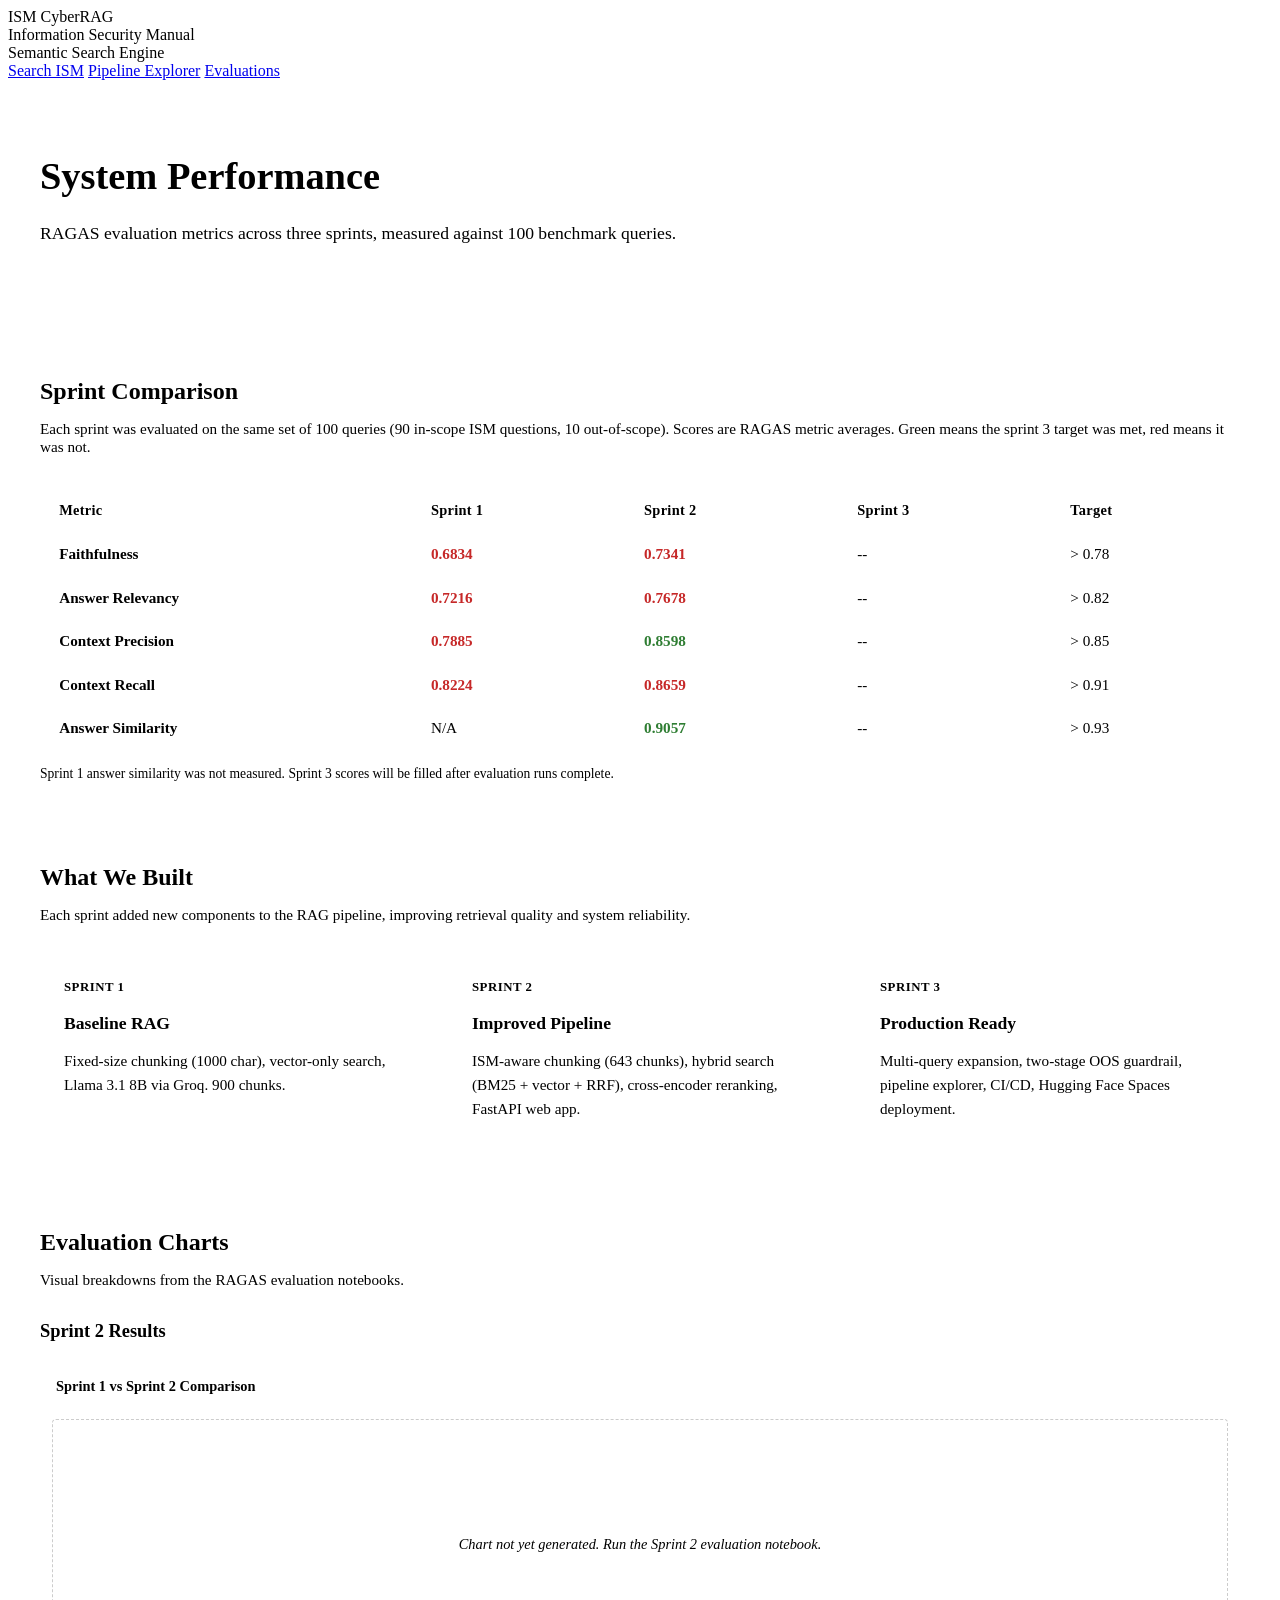
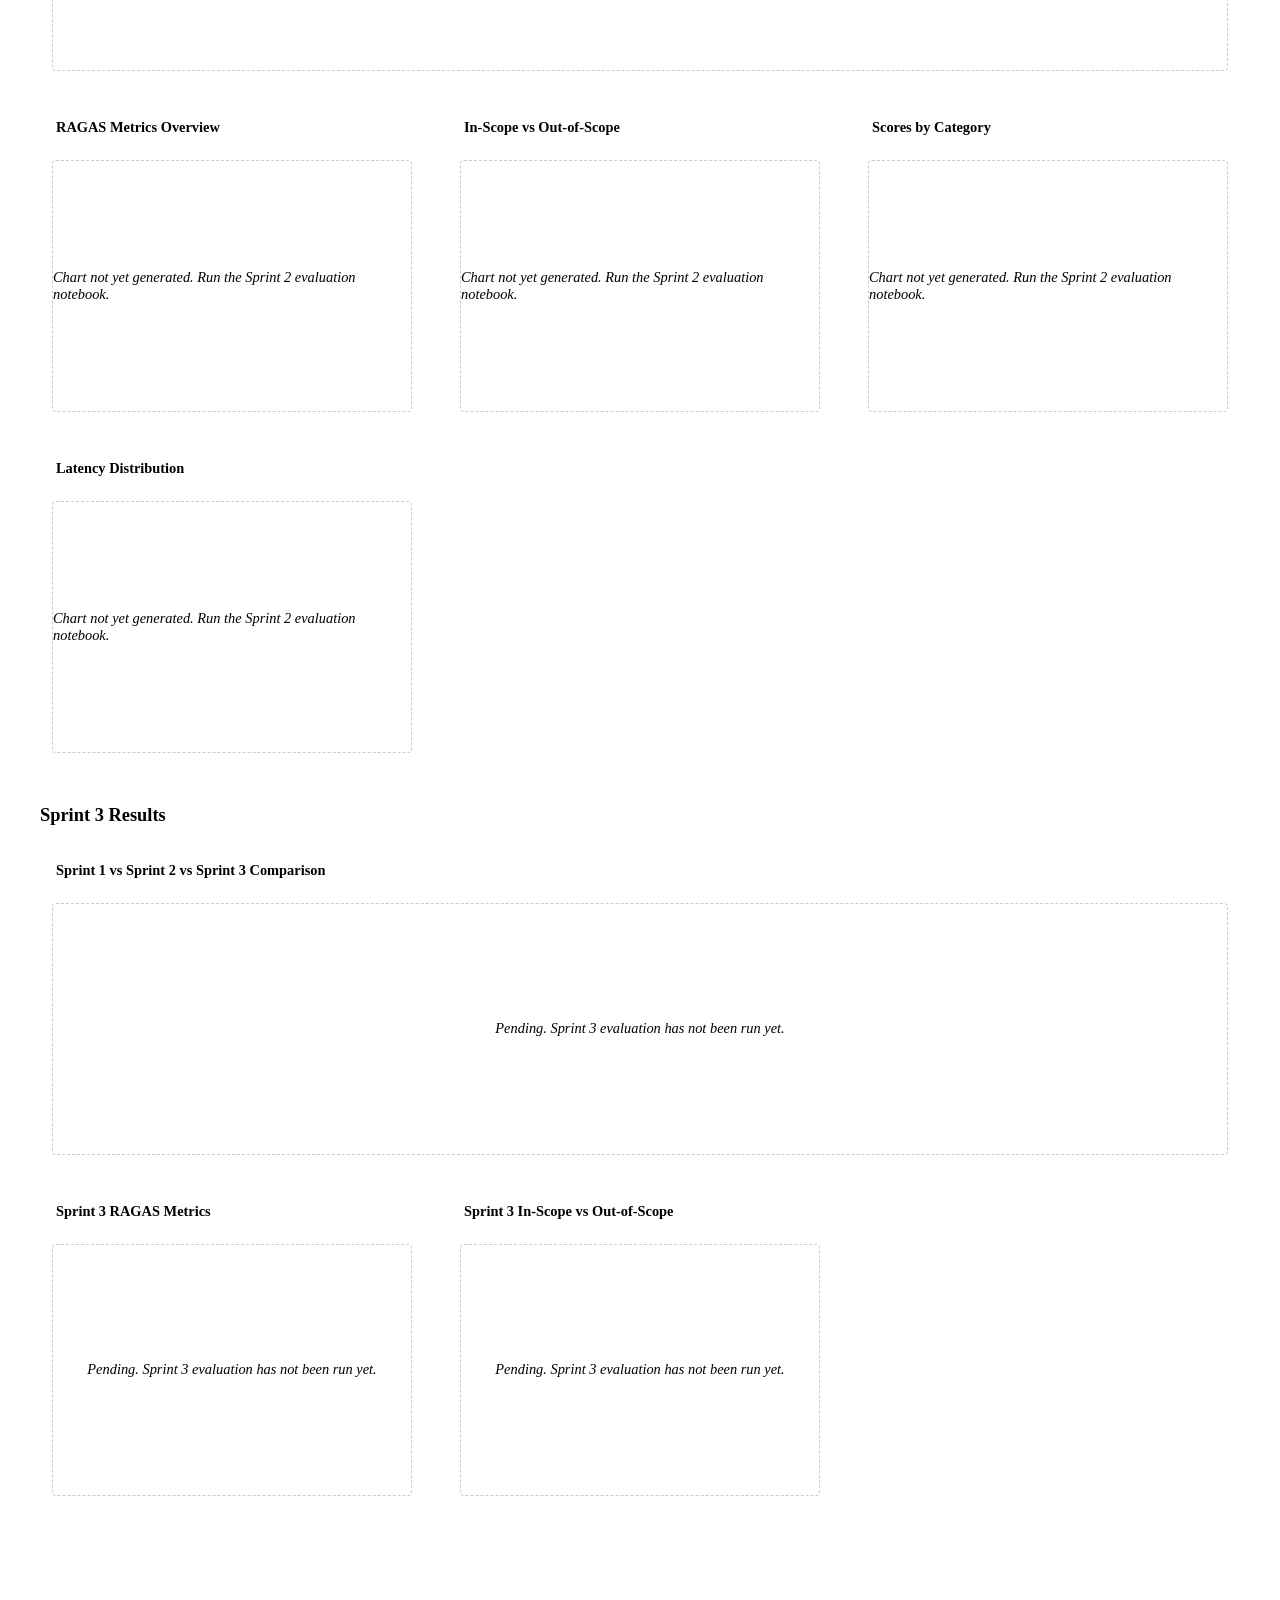
==== app/templates/evaluations.html @ 545d27ed "feat: implement SSE pipeline explorer dashboard and enhance web app" ====
<!DOCTYPE html>
<html lang="en">
<head>
    <meta charset="UTF-8">
    <meta name="viewport" content="width=device-width, initial-scale=1.0">
    <title>Evaluations | ISM CyberRAG</title>
    <link rel="stylesheet" href="/static/style.css">
    <style>
        /* Evaluations page styles */
        .eval-section {
            max-width: 1200px;
            margin: 0 auto;
            padding: 3rem 2rem;
        }

        .eval-section h2 {
            font-size: 1.5rem;
            font-weight: 700;
            color: var(--primary-navy);
            margin-bottom: 0.5rem;
        }

        .eval-section .section-desc {
            color: var(--text-grey);
            font-size: 0.95rem;
            margin-bottom: 2rem;
        }

        /* Comparison Table */
        .metrics-table {
            width: 100%;
            border-collapse: collapse;
            font-size: 0.95rem;
            margin-bottom: 1rem;
        }

        .metrics-table thead th {
            background: var(--primary-navy);
            color: var(--text-white);
            padding: 0.85rem 1.2rem;
            text-align: left;
            font-weight: 700;
            font-size: 0.9rem;
            letter-spacing: 0.3px;
        }

        .metrics-table thead th:first-child {
            border-radius: 4px 0 0 0;
        }

        .metrics-table thead th:last-child {
            border-radius: 0 4px 0 0;
        }

        .metrics-table tbody td {
            padding: 0.8rem 1.2rem;
            border-bottom: 1px solid var(--border-grey);
        }

        .metrics-table tbody tr:nth-child(even) {
            background: var(--bg-light-grey);
        }

        .metrics-table tbody tr:hover {
            background: #e8edf3;
        }

        .metrics-table .metric-name {
            font-weight: 600;
            color: var(--primary-navy);
        }

        .metrics-table .val-green {
            color: #2e7d32;
            font-weight: 600;
        }

        .metrics-table .val-red {
            color: #c62828;
            font-weight: 600;
        }

        .metrics-table .val-neutral {
            color: var(--text-grey);
            font-weight: 500;
        }

        .metrics-table .val-pending {
            color: var(--text-grey);
            font-style: italic;
        }

        .table-note {
            font-size: 0.85rem;
            color: var(--text-grey);
            margin-top: 0.5rem;
        }

        /* Sprint Cards */
        .sprint-cards {
            display: grid;
            grid-template-columns: repeat(3, 1fr);
            gap: 1.5rem;
        }

        .sprint-card {
            border: 1px solid var(--border-grey);
            border-radius: 6px;
            padding: 1.5rem;
            background: var(--bg-white);
            border-top: 4px solid var(--primary-navy);
        }

        .sprint-card h3 {
            font-size: 1.1rem;
            color: var(--primary-navy);
            margin-bottom: 0.3rem;
        }

        .sprint-card .sprint-label {
            font-size: 0.8rem;
            font-weight: 700;
            text-transform: uppercase;
            letter-spacing: 0.5px;
            color: var(--text-grey);
            margin-bottom: 0.75rem;
        }

        .sprint-card p {
            font-size: 0.95rem;
            color: var(--text-main);
            line-height: 1.6;
        }

        /* Charts Grid */
        .charts-section {
            max-width: 1200px;
            margin: 0 auto;
            padding: 0 2rem 3rem;
        }

        .charts-section h2 {
            font-size: 1.5rem;
            font-weight: 700;
            color: var(--primary-navy);
            margin-bottom: 0.5rem;
        }

        .charts-section .section-desc {
            color: var(--text-grey);
            font-size: 0.95rem;
            margin-bottom: 2rem;
        }

        .charts-subsection {
            margin-bottom: 2.5rem;
        }

        .charts-subsection h3 {
            font-size: 1.15rem;
            font-weight: 700;
            color: var(--primary-navy);
            margin-bottom: 1rem;
            padding-bottom: 0.5rem;
            border-bottom: 2px solid var(--border-grey);
        }

        .chart-grid-eval {
            display: grid;
            grid-template-columns: repeat(auto-fit, minmax(360px, 1fr));
            gap: 1.5rem;
        }

        .chart-card-eval {
            border: 1px solid var(--border-grey);
            border-radius: 6px;
            overflow: hidden;
            background: var(--bg-white);
        }

        .chart-card-eval .chart-title {
            padding: 0.75rem 1rem;
            font-size: 0.9rem;
            font-weight: 700;
            color: var(--primary-navy);
            background: var(--bg-light-grey);
            border-bottom: 1px solid var(--border-grey);
        }

        .chart-card-eval img {
            width: 100%;
            display: block;
        }

        .chart-card-eval .chart-placeholder {
            display: flex;
            align-items: center;
            justify-content: center;
            min-height: 250px;
            background: var(--bg-light-grey);
            color: var(--text-grey);
            font-size: 0.9rem;
            font-style: italic;
            border: 1px dashed #ccc;
            margin: 0.75rem;
            border-radius: 4px;
        }

        .chart-wide {
            grid-column: 1 / -1;
        }

        /* Image Lightbox */
        .chart-card-eval img {
            cursor: pointer;
            transition: opacity 0.15s;
        }

        .chart-card-eval img:hover {
            opacity: 0.85;
        }

        .lightbox-overlay {
            display: none;
            position: fixed;
            top: 0;
            left: 0;
            width: 100%;
            height: 100%;
            background: rgba(0, 0, 0, 0.85);
            z-index: 9999;
            justify-content: center;
            align-items: center;
            cursor: pointer;
        }

        .lightbox-overlay.active {
            display: flex;
        }

        .lightbox-overlay img {
            max-width: 90vw;
            max-height: 90vh;
            border-radius: 6px;
            box-shadow: 0 4px 30px rgba(0, 0, 0, 0.5);
        }

        .lightbox-close {
            position: fixed;
            top: 1.5rem;
            right: 2rem;
            color: #fff;
            font-size: 2rem;
            font-weight: 700;
            cursor: pointer;
            z-index: 10000;
            line-height: 1;
        }

        /* Responsive */
        @media (max-width: 900px) {
            .sprint-cards {
                grid-template-columns: 1fr;
            }
            .chart-grid-eval {
                grid-template-columns: 1fr;
            }
            .chart-wide {
                grid-column: auto;
            }
        }
    </style>
</head>
<body style="overflow-y: auto;">

    <!-- Top Header -->
    <div class="header-container">
        <header class="main-header">
            <div class="brand-section">
                <div class="brand-title">ISM CyberRAG</div>
                <div class="brand-subtitle">Information Security Manual<br>Semantic Search Engine</div>
            </div>

            <nav class="main-nav">
                <a href="/">Search ISM</a>
                <a href="/pipeline">Pipeline Explorer</a>
                <a href="/evaluations" class="active">Evaluations</a>
            </nav>
        </header>
    </div>

    <!-- Hero Banner -->
    <div class="hero-banner" style="padding: 3rem 2rem;">
        <div class="hero-content">
            <h1 style="font-size: 2.4rem;">System Performance</h1>
            <p style="font-size: 1.1rem; max-width: 800px;">
                RAGAS evaluation metrics across three sprints, measured against 100 benchmark queries.
            </p>
        </div>
    </div>

    <!-- Sprint Comparison Table -->
    <div class="eval-section">
        <h2>Sprint Comparison</h2>
        <p class="section-desc">
            Each sprint was evaluated on the same set of 100 queries (90 in-scope ISM questions, 10 out-of-scope). Scores are RAGAS metric averages. Green means the sprint 3 target was met, red means it was not.
        </p>

        <table class="metrics-table">
            <thead>
                <tr>
                    <th>Metric</th>
                    <th>Sprint 1</th>
                    <th>Sprint 2</th>
                    <th>Sprint 3</th>
                    <th>Target</th>
                </tr>
            </thead>
            <tbody>
                <tr>
                    <td class="metric-name">Faithfulness</td>
                    <td class="val-red">0.6834</td>
                    <td class="val-red">0.7341</td>
                    <td class="val-pending">--</td>
                    <td class="val-neutral">&gt; 0.78</td>
                </tr>
                <tr>
                    <td class="metric-name">Answer Relevancy</td>
                    <td class="val-red">0.7216</td>
                    <td class="val-red">0.7678</td>
                    <td class="val-pending">--</td>
                    <td class="val-neutral">&gt; 0.82</td>
                </tr>
                <tr>
                    <td class="metric-name">Context Precision</td>
                    <td class="val-red">0.7885</td>
                    <td class="val-green">0.8598</td>
                    <td class="val-pending">--</td>
                    <td class="val-neutral">&gt; 0.85</td>
                </tr>
                <tr>
                    <td class="metric-name">Context Recall</td>
                    <td class="val-red">0.8224</td>
                    <td class="val-red">0.8659</td>
                    <td class="val-pending">--</td>
                    <td class="val-neutral">&gt; 0.91</td>
                </tr>
                <tr>
                    <td class="metric-name">Answer Similarity</td>
                    <td class="val-neutral">N/A</td>
                    <td class="val-green">0.9057</td>
                    <td class="val-pending">--</td>
                    <td class="val-neutral">&gt; 0.93</td>
                </tr>
            </tbody>
        </table>
        <p class="table-note">
            Sprint 1 answer similarity was not measured. Sprint 3 scores will be filled after evaluation runs complete.
        </p>
    </div>

    <!-- What We Built -->
    <div class="eval-section" style="padding-top: 0;">
        <h2>What We Built</h2>
        <p class="section-desc">
            Each sprint added new components to the RAG pipeline, improving retrieval quality and system reliability.
        </p>

        <div class="sprint-cards">
            <div class="sprint-card">
                <div class="sprint-label">Sprint 1</div>
                <h3>Baseline RAG</h3>
                <p>
                    Fixed-size chunking (1000 char), vector-only search, Llama 3.1 8B via Groq. 900 chunks.
                </p>
            </div>
            <div class="sprint-card">
                <div class="sprint-label">Sprint 2</div>
                <h3>Improved Pipeline</h3>
                <p>
                    ISM-aware chunking (643 chunks), hybrid search (BM25 + vector + RRF), cross-encoder reranking, FastAPI web app.
                </p>
            </div>
            <div class="sprint-card">
                <div class="sprint-label">Sprint 3</div>
                <h3>Production Ready</h3>
                <p>
                    Multi-query expansion, two-stage OOS guardrail, pipeline explorer, CI/CD, Hugging Face Spaces deployment.
                </p>
            </div>
        </div>
    </div>

    <!-- Charts -->
    <div class="charts-section">
        <h2>Evaluation Charts</h2>
        <p class="section-desc">
            Visual breakdowns from the RAGAS evaluation notebooks.
        </p>

        <!-- Sprint 2 Charts -->
        <div class="charts-subsection">
            <h3>Sprint 2 Results</h3>
            <div class="chart-grid-eval">
                <div class="chart-card-eval chart-wide">
                    <div class="chart-title">Sprint 1 vs Sprint 2 Comparison</div>
                    <img src="/static/evaluations/sprint2_comparison.png"
                         alt="Bar chart comparing RAGAS metric scores between Sprint 1 and Sprint 2"
                         onerror="this.style.display='none'; this.nextElementSibling.style.display='flex';">
                    <div class="chart-placeholder" style="display: none;">Chart not yet generated. Run the Sprint 2 evaluation notebook.</div>
                </div>
                <div class="chart-card-eval">
                    <div class="chart-title">RAGAS Metrics Overview</div>
                    <img src="/static/evaluations/sprint2_ragas_metrics.png"
                         alt="Bar chart of Sprint 2 RAGAS metric scores"
                         onerror="this.style.display='none'; this.nextElementSibling.style.display='flex';">
                    <div class="chart-placeholder" style="display: none;">Chart not yet generated. Run the Sprint 2 evaluation notebook.</div>
                </div>
                <div class="chart-card-eval">
                    <div class="chart-title">In-Scope vs Out-of-Scope</div>
                    <img src="/static/evaluations/sprint2_inscope_vs_oos.png"
                         alt="Grouped bar chart comparing in-scope and out-of-scope query scores"
                         onerror="this.style.display='none'; this.nextElementSibling.style.display='flex';">
                    <div class="chart-placeholder" style="display: none;">Chart not yet generated. Run the Sprint 2 evaluation notebook.</div>
                </div>
                <div class="chart-card-eval">
                    <div class="chart-title">Scores by Category</div>
                    <img src="/static/evaluations/sprint2_category_breakdown.png"
                         alt="Heatmap or grouped bar chart breaking down scores by ISM category"
                         onerror="this.style.display='none'; this.nextElementSibling.style.display='flex';">
                    <div class="chart-placeholder" style="display: none;">Chart not yet generated. Run the Sprint 2 evaluation notebook.</div>
                </div>
                <div class="chart-card-eval">
                    <div class="chart-title">Latency Distribution</div>
                    <img src="/static/evaluations/sprint2_latency.png"
                         alt="Histogram or box plot of query response latency in seconds"
                         onerror="this.style.display='none'; this.nextElementSibling.style.display='flex';">
                    <div class="chart-placeholder" style="display: none;">Chart not yet generated. Run the Sprint 2 evaluation notebook.</div>
                </div>
            </div>
        </div>

        <!-- Sprint 3 Charts -->
        <div class="charts-subsection">
            <h3>Sprint 3 Results</h3>
            <div class="chart-grid-eval">
                <div class="chart-card-eval chart-wide">
                    <div class="chart-title">Sprint 1 vs Sprint 2 vs Sprint 3 Comparison</div>
                    <img src="/static/evaluations/sprint3_comparison.png"
                         alt="Bar chart comparing RAGAS metric scores across all three sprints"
                         onerror="this.style.display='none'; this.nextElementSibling.style.display='flex';">
                    <div class="chart-placeholder" style="display: none;">Pending. Sprint 3 evaluation has not been run yet.</div>
                </div>
                <div class="chart-card-eval">
                    <div class="chart-title">Sprint 3 RAGAS Metrics</div>
                    <img src="/static/evaluations/sprint3_ragas_metrics.png"
                         alt="Bar chart of Sprint 3 RAGAS metric scores"
                         onerror="this.style.display='none'; this.nextElementSibling.style.display='flex';">
                    <div class="chart-placeholder" style="display: none;">Pending. Sprint 3 evaluation has not been run yet.</div>
                </div>
                <div class="chart-card-eval">
                    <div class="chart-title">Sprint 3 In-Scope vs Out-of-Scope</div>
                    <img src="/static/evaluations/sprint3_inscope_vs_oos.png"
                         alt="Grouped bar chart comparing in-scope and out-of-scope query scores for Sprint 3"
                         onerror="this.style.display='none'; this.nextElementSibling.style.display='flex';">
                    <div class="chart-placeholder" style="display: none;">Pending. Sprint 3 evaluation has not been run yet.</div>
                </div>
            </div>
        </div>
    </div>

    <!-- Lightbox -->
    <div class="lightbox-overlay" id="lightbox">
        <span class="lightbox-close" id="lightboxClose">&times;</span>
        <img id="lightboxImg" src="" alt="Expanded chart">
    </div>

    <script>
        const overlay = document.getElementById('lightbox');
        const lbImg = document.getElementById('lightboxImg');
        const lbClose = document.getElementById('lightboxClose');

        document.querySelectorAll('.chart-card-eval img').forEach(img => {
            img.addEventListener('click', () => {
                lbImg.src = img.src;
                lbImg.alt = img.alt;
                overlay.classList.add('active');
            });
        });

        overlay.addEventListener('click', () => overlay.classList.remove('active'));
        lbClose.addEventListener('click', () => overlay.classList.remove('active'));
        document.addEventListener('keydown', e => {
            if (e.key === 'Escape') overlay.classList.remove('active');
        });
    </script>
</body>
</html>
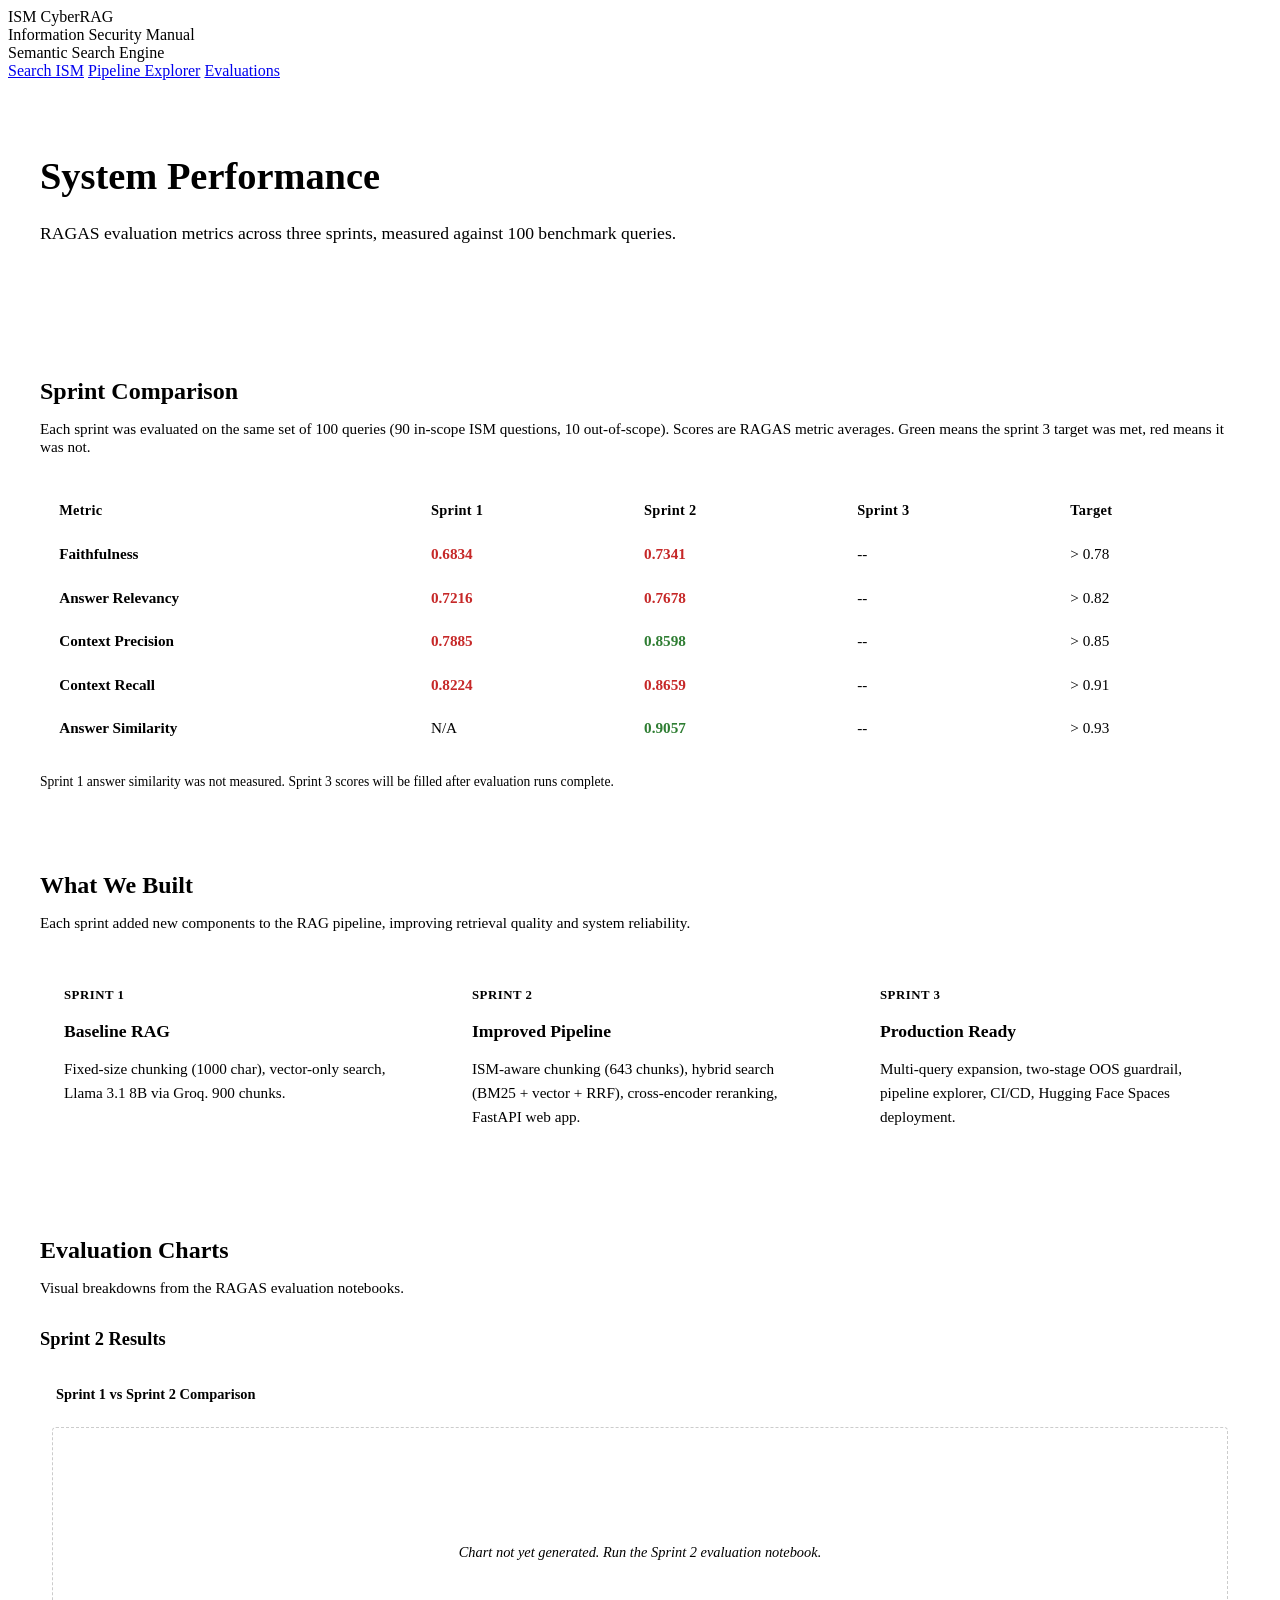
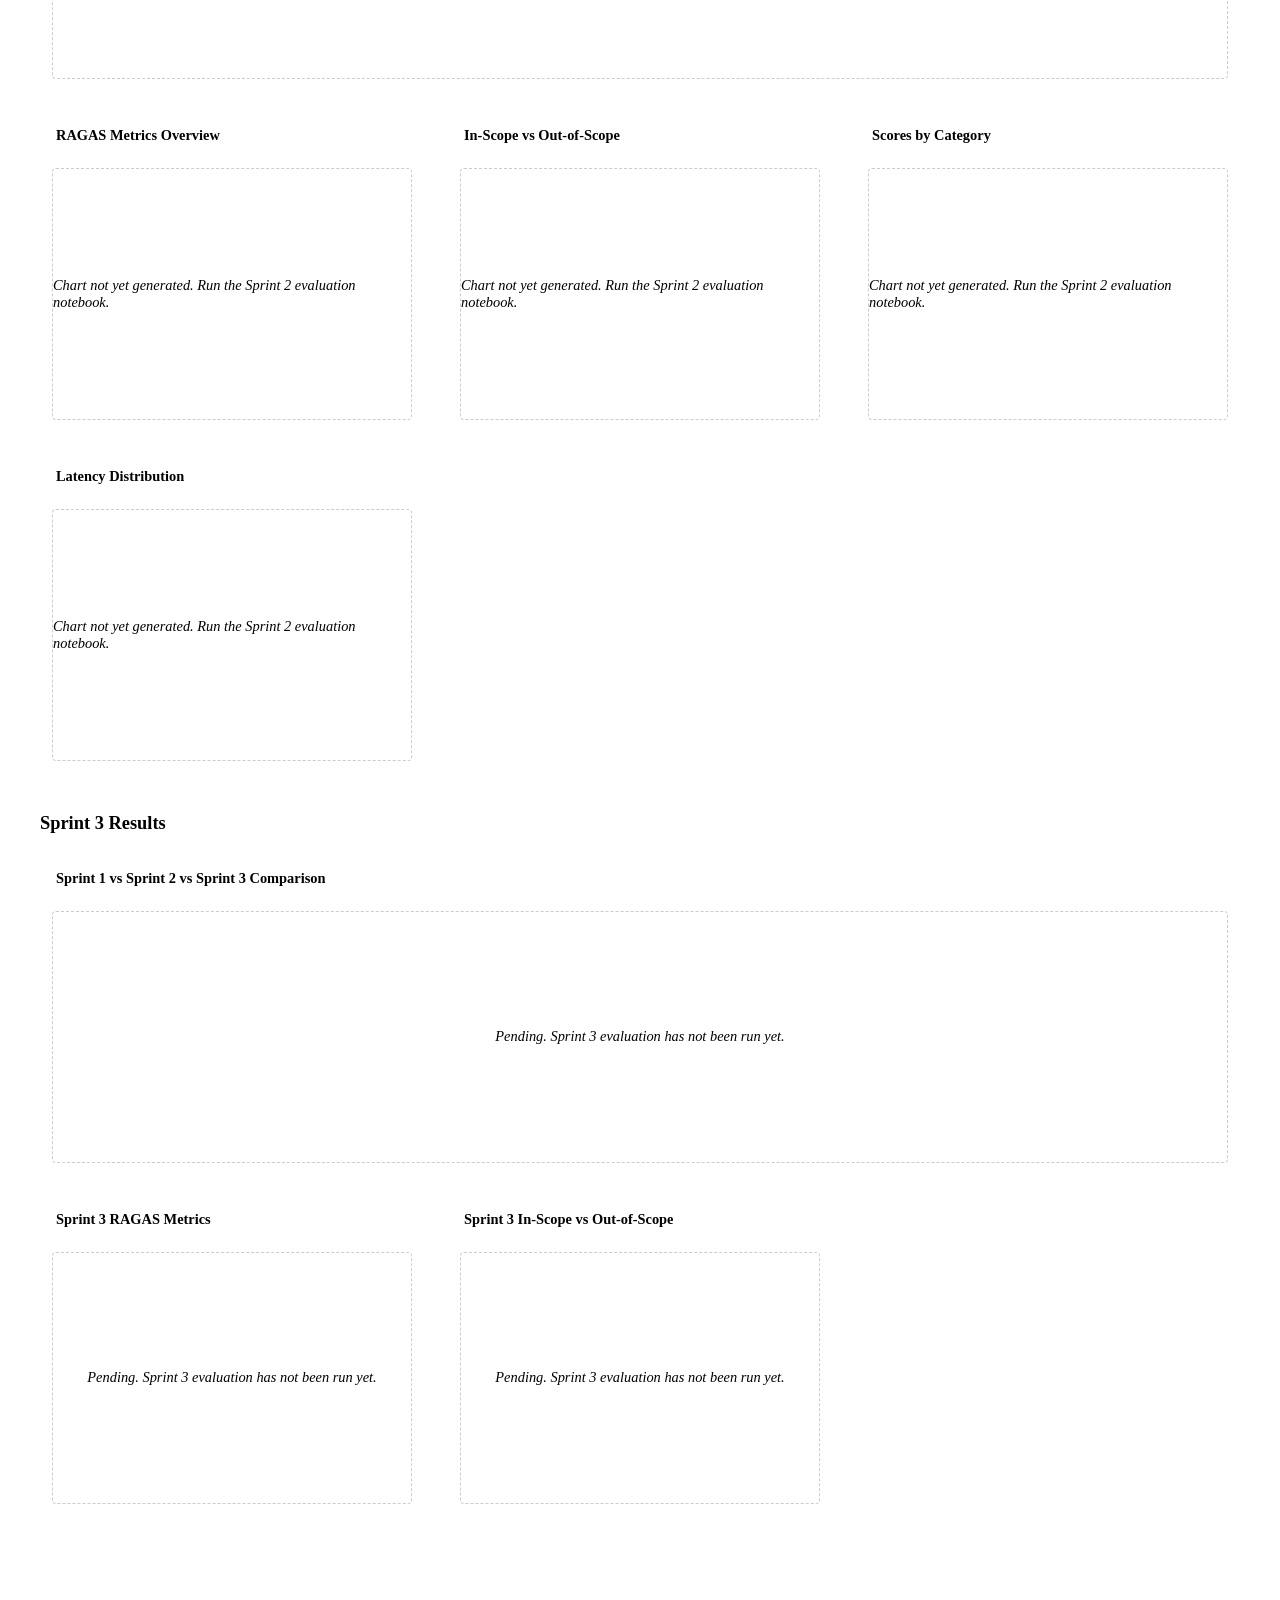
==== commit 5805c820: "Update web app" ====
--- a/app/templates/evaluations.html
+++ b/app/templates/evaluations.html
@@ -8,6 +8,7 @@
     <style>
         /* Evaluations page styles */
         .eval-section {
+            width: 100%;
             max-width: 1200px;
             margin: 0 auto;
             padding: 3rem 2rem;
@@ -96,6 +97,31 @@
             margin-top: 0.5rem;
         }
 
+        .table-scroll {
+            width: 100%;
+            overflow-x: auto;
+            -webkit-overflow-scrolling: touch;
+        }
+
+        .table-scroll .metrics-table th:first-child,
+        .table-scroll .metrics-table td:first-child {
+            position: sticky;
+            left: 0;
+            z-index: 1;
+        }
+
+        .table-scroll .metrics-table th:first-child {
+            z-index: 2;
+        }
+
+        .table-scroll .metrics-table tbody td:first-child {
+            background: var(--bg-white);
+        }
+
+        .table-scroll .metrics-table tbody tr:nth-child(even) td:first-child {
+            background: var(--bg-light-grey);
+        }
+
         /* Sprint Cards */
         .sprint-cards {
             display: grid;
@@ -134,6 +160,7 @@
 
         /* Charts Grid */
         .charts-section {
+            width: 100%;
             max-width: 1200px;
             margin: 0 auto;
             padding: 0 2rem 3rem;
@@ -269,6 +296,24 @@
                 grid-column: auto;
             }
         }
+
+        @media (max-width: 640px) {
+            .eval-section {
+                padding: 2rem 1rem;
+            }
+            .charts-section {
+                padding: 0 1rem 2rem;
+            }
+            .chart-grid-eval {
+                grid-template-columns: 1fr;
+            }
+            .metrics-table {
+                min-width: 620px;
+            }
+            .chart-card-eval .chart-placeholder {
+                min-height: 180px;
+            }
+        }
     </style>
 </head>
 <body style="overflow-y: auto;">
@@ -306,54 +351,56 @@
             Each sprint was evaluated on the same set of 100 queries (90 in-scope ISM questions, 10 out-of-scope). Scores are RAGAS metric averages. Green means the sprint 3 target was met, red means it was not.
         </p>
 
-        <table class="metrics-table">
-            <thead>
-                <tr>
-                    <th>Metric</th>
-                    <th>Sprint 1</th>
-                    <th>Sprint 2</th>
-                    <th>Sprint 3</th>
-                    <th>Target</th>
-                </tr>
-            </thead>
-            <tbody>
-                <tr>
-                    <td class="metric-name">Faithfulness</td>
-                    <td class="val-red">0.6834</td>
-                    <td class="val-red">0.7341</td>
-                    <td class="val-pending">--</td>
-                    <td class="val-neutral">&gt; 0.78</td>
-                </tr>
-                <tr>
-                    <td class="metric-name">Answer Relevancy</td>
-                    <td class="val-red">0.7216</td>
-                    <td class="val-red">0.7678</td>
-                    <td class="val-pending">--</td>
-                    <td class="val-neutral">&gt; 0.82</td>
-                </tr>
-                <tr>
-                    <td class="metric-name">Context Precision</td>
-                    <td class="val-red">0.7885</td>
-                    <td class="val-green">0.8598</td>
-                    <td class="val-pending">--</td>
-                    <td class="val-neutral">&gt; 0.85</td>
-                </tr>
-                <tr>
-                    <td class="metric-name">Context Recall</td>
-                    <td class="val-red">0.8224</td>
-                    <td class="val-red">0.8659</td>
-                    <td class="val-pending">--</td>
-                    <td class="val-neutral">&gt; 0.91</td>
-                </tr>
-                <tr>
-                    <td class="metric-name">Answer Similarity</td>
-                    <td class="val-neutral">N/A</td>
-                    <td class="val-green">0.9057</td>
-                    <td class="val-pending">--</td>
-                    <td class="val-neutral">&gt; 0.93</td>
-                </tr>
-            </tbody>
-        </table>
+        <div class="table-scroll">
+            <table class="metrics-table">
+                <thead>
+                    <tr>
+                        <th>Metric</th>
+                        <th>Sprint 1</th>
+                        <th>Sprint 2</th>
+                        <th>Sprint 3</th>
+                        <th>Target</th>
+                    </tr>
+                </thead>
+                <tbody>
+                    <tr>
+                        <td class="metric-name">Faithfulness</td>
+                        <td class="val-red">0.6834</td>
+                        <td class="val-red">0.7341</td>
+                        <td class="val-pending">--</td>
+                        <td class="val-neutral">&gt; 0.78</td>
+                    </tr>
+                    <tr>
+                        <td class="metric-name">Answer Relevancy</td>
+                        <td class="val-red">0.7216</td>
+                        <td class="val-red">0.7678</td>
+                        <td class="val-pending">--</td>
+                        <td class="val-neutral">&gt; 0.82</td>
+                    </tr>
+                    <tr>
+                        <td class="metric-name">Context Precision</td>
+                        <td class="val-red">0.7885</td>
+                        <td class="val-green">0.8598</td>
+                        <td class="val-pending">--</td>
+                        <td class="val-neutral">&gt; 0.85</td>
+                    </tr>
+                    <tr>
+                        <td class="metric-name">Context Recall</td>
+                        <td class="val-red">0.8224</td>
+                        <td class="val-red">0.8659</td>
+                        <td class="val-pending">--</td>
+                        <td class="val-neutral">&gt; 0.91</td>
+                    </tr>
+                    <tr>
+                        <td class="metric-name">Answer Similarity</td>
+                        <td class="val-neutral">N/A</td>
+                        <td class="val-green">0.9057</td>
+                        <td class="val-pending">--</td>
+                        <td class="val-neutral">&gt; 0.93</td>
+                    </tr>
+                </tbody>
+            </table>
+        </div>
         <p class="table-note">
             Sprint 1 answer similarity was not measured. Sprint 3 scores will be filled after evaluation runs complete.
         </p>
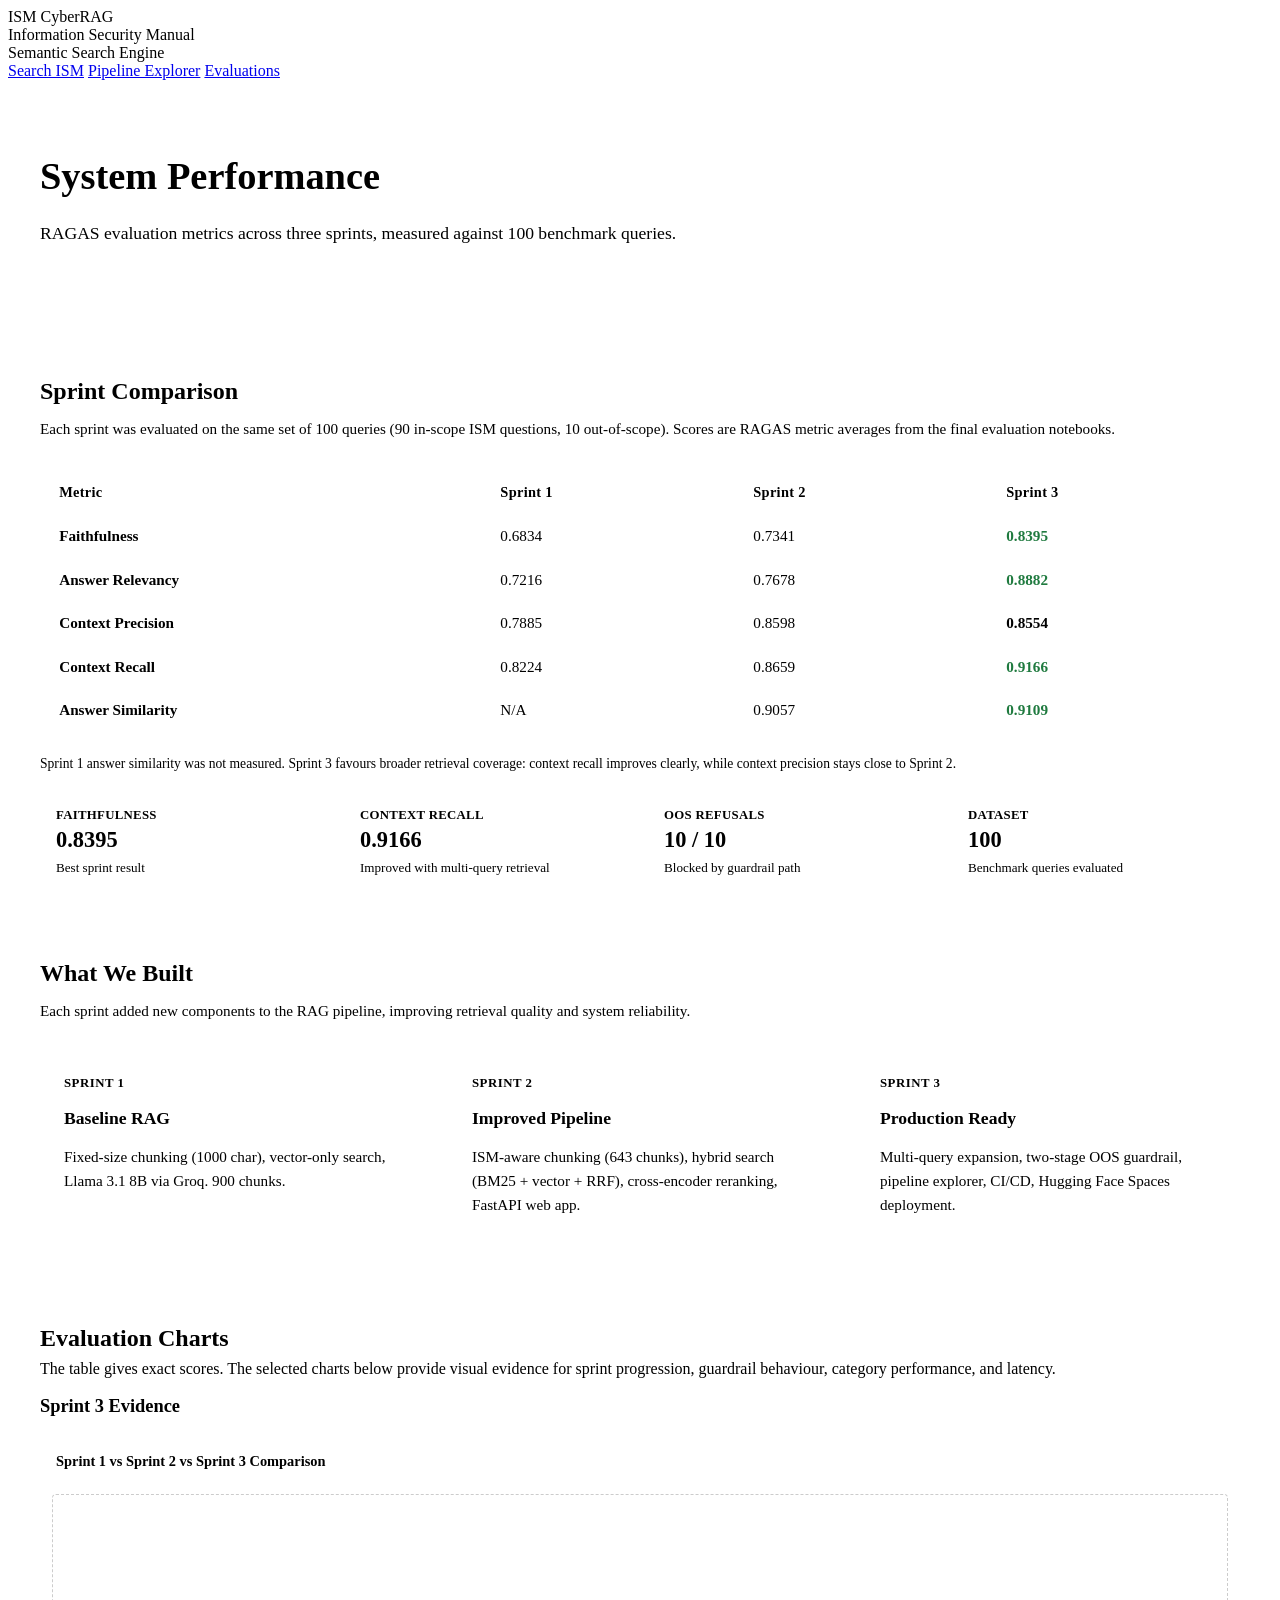
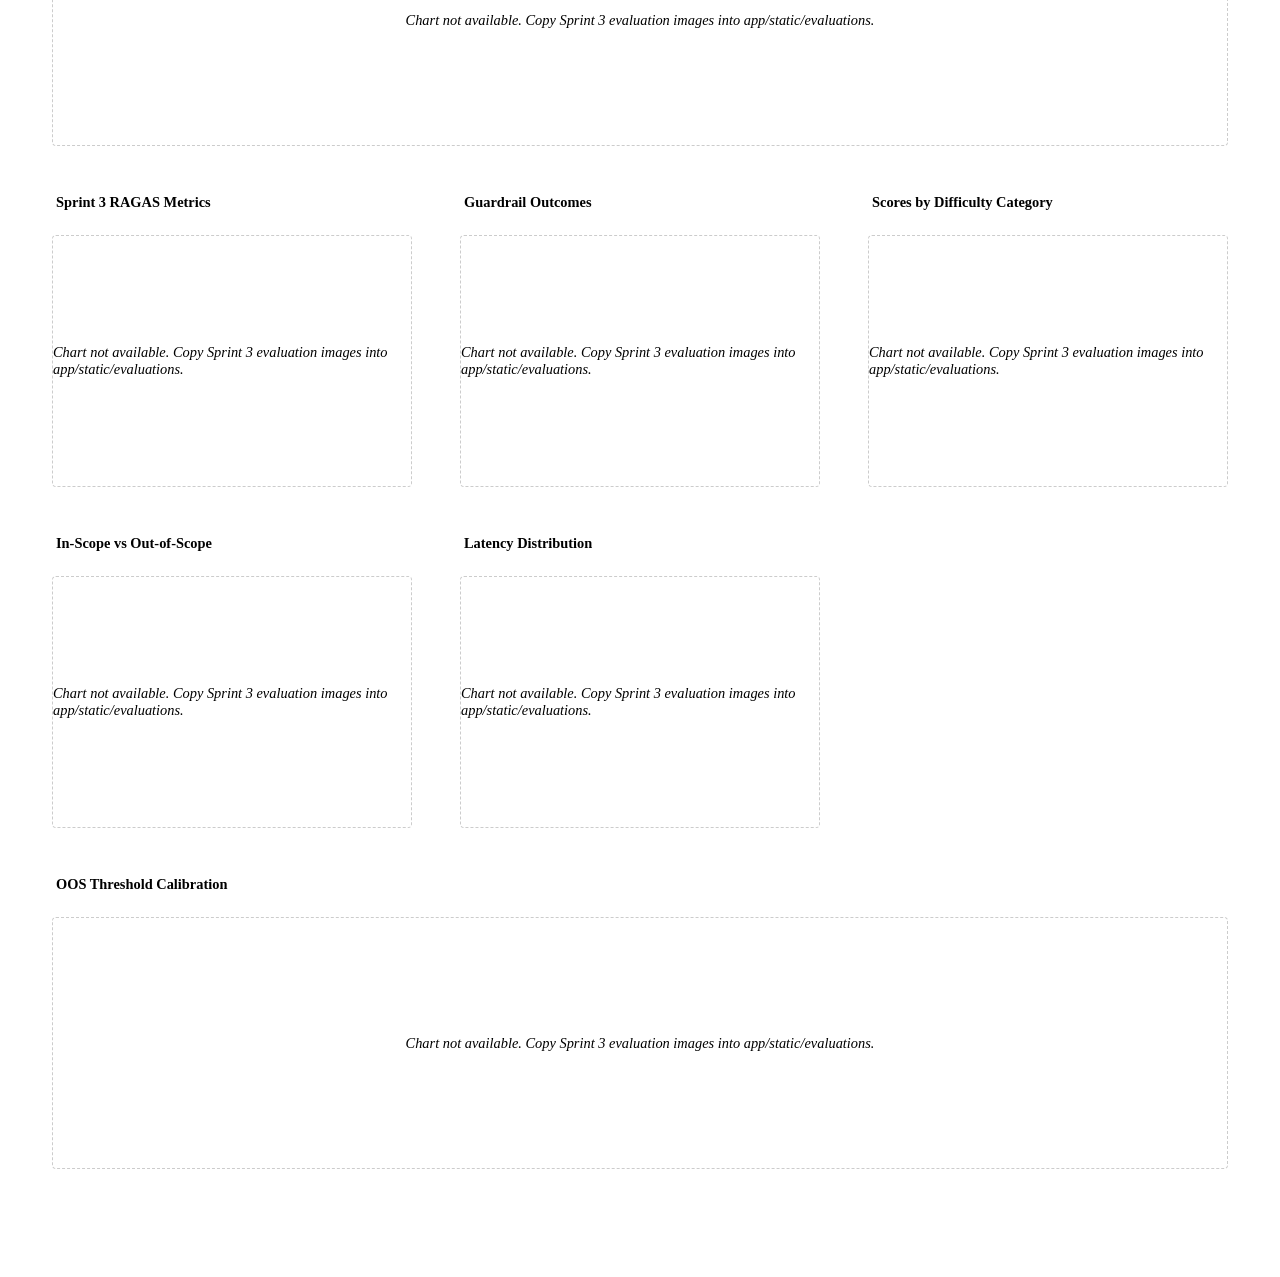
==== commit e3e444d1: "Update evaluation dashboard" ====
--- a/app/templates/evaluations.html
+++ b/app/templates/evaluations.html
@@ -71,30 +71,62 @@
             color: var(--primary-navy);
         }
 
-        .metrics-table .val-green {
-            color: #2e7d32;
+        .metrics-table .val-strong {
+            color: #1f7a3f;
             font-weight: 600;
         }
 
-        .metrics-table .val-red {
-            color: #c62828;
+        .metrics-table .val-steady {
+            color: var(--primary-navy-light);
             font-weight: 600;
         }
 
         .metrics-table .val-neutral {
             color: var(--text-grey);
             font-weight: 500;
-        }
-
-        .metrics-table .val-pending {
-            color: var(--text-grey);
-            font-style: italic;
         }
 
         .table-note {
             font-size: 0.85rem;
             color: var(--text-grey);
             margin-top: 0.5rem;
+        }
+
+        .metric-highlights {
+            display: grid;
+            grid-template-columns: repeat(4, minmax(0, 1fr));
+            gap: 1rem;
+            margin-top: 1.25rem;
+        }
+
+        .metric-highlight {
+            border: 1px solid var(--border-grey);
+            border-radius: 6px;
+            padding: 1rem;
+            background: var(--bg-white);
+            border-top: 3px solid var(--accent-blue);
+        }
+
+        .metric-highlight .label {
+            font-size: 0.8rem;
+            color: var(--text-grey);
+            font-weight: 700;
+            text-transform: uppercase;
+            letter-spacing: 0.3px;
+            margin-bottom: 0.25rem;
+        }
+
+        .metric-highlight .value {
+            font-size: 1.4rem;
+            line-height: 1.2;
+            color: var(--primary-navy);
+            font-weight: 800;
+        }
+
+        .metric-highlight .context {
+            font-size: 0.82rem;
+            color: var(--text-grey);
+            margin-top: 0.35rem;
         }
 
         .table-scroll {
@@ -286,6 +318,9 @@
 
         /* Responsive */
         @media (max-width: 900px) {
+            .metric-highlights {
+                grid-template-columns: repeat(2, minmax(0, 1fr));
+            }
             .sprint-cards {
                 grid-template-columns: 1fr;
             }
@@ -308,7 +343,10 @@
                 grid-template-columns: 1fr;
             }
             .metrics-table {
-                min-width: 620px;
+                min-width: 560px;
+            }
+            .metric-highlights {
+                grid-template-columns: 1fr;
             }
             .chart-card-eval .chart-placeholder {
                 min-height: 180px;
@@ -348,7 +386,7 @@
     <div class="eval-section">
         <h2>Sprint Comparison</h2>
         <p class="section-desc">
-            Each sprint was evaluated on the same set of 100 queries (90 in-scope ISM questions, 10 out-of-scope). Scores are RAGAS metric averages. Green means the sprint 3 target was met, red means it was not.
+            Each sprint was evaluated on the same set of 100 queries (90 in-scope ISM questions, 10 out-of-scope). Scores are RAGAS metric averages from the final evaluation notebooks.
         </p>
 
         <div class="table-scroll">
@@ -359,51 +397,68 @@
                         <th>Sprint 1</th>
                         <th>Sprint 2</th>
                         <th>Sprint 3</th>
-                        <th>Target</th>
                     </tr>
                 </thead>
                 <tbody>
                     <tr>
                         <td class="metric-name">Faithfulness</td>
-                        <td class="val-red">0.6834</td>
-                        <td class="val-red">0.7341</td>
-                        <td class="val-pending">--</td>
-                        <td class="val-neutral">&gt; 0.78</td>
+                        <td class="val-neutral">0.6834</td>
+                        <td class="val-neutral">0.7341</td>
+                        <td class="val-strong">0.8395</td>
                     </tr>
                     <tr>
                         <td class="metric-name">Answer Relevancy</td>
-                        <td class="val-red">0.7216</td>
-                        <td class="val-red">0.7678</td>
-                        <td class="val-pending">--</td>
-                        <td class="val-neutral">&gt; 0.82</td>
+                        <td class="val-neutral">0.7216</td>
+                        <td class="val-neutral">0.7678</td>
+                        <td class="val-strong">0.8882</td>
                     </tr>
                     <tr>
                         <td class="metric-name">Context Precision</td>
-                        <td class="val-red">0.7885</td>
-                        <td class="val-green">0.8598</td>
-                        <td class="val-pending">--</td>
-                        <td class="val-neutral">&gt; 0.85</td>
+                        <td class="val-neutral">0.7885</td>
+                        <td class="val-neutral">0.8598</td>
+                        <td class="val-steady">0.8554</td>
                     </tr>
                     <tr>
                         <td class="metric-name">Context Recall</td>
-                        <td class="val-red">0.8224</td>
-                        <td class="val-red">0.8659</td>
-                        <td class="val-pending">--</td>
-                        <td class="val-neutral">&gt; 0.91</td>
+                        <td class="val-neutral">0.8224</td>
+                        <td class="val-neutral">0.8659</td>
+                        <td class="val-strong">0.9166</td>
                     </tr>
                     <tr>
                         <td class="metric-name">Answer Similarity</td>
                         <td class="val-neutral">N/A</td>
-                        <td class="val-green">0.9057</td>
-                        <td class="val-pending">--</td>
-                        <td class="val-neutral">&gt; 0.93</td>
+                        <td class="val-neutral">0.9057</td>
+                        <td class="val-strong">0.9109</td>
                     </tr>
                 </tbody>
             </table>
         </div>
         <p class="table-note">
-            Sprint 1 answer similarity was not measured. Sprint 3 scores will be filled after evaluation runs complete.
+            Sprint 1 answer similarity was not measured. Sprint 3 favours broader retrieval coverage: context recall improves clearly, while context precision stays close to Sprint 2.
         </p>
+
+        <div class="metric-highlights" aria-label="Sprint 3 result highlights">
+            <div class="metric-highlight">
+                <div class="label">Faithfulness</div>
+                <div class="value">0.8395</div>
+                <div class="context">Best sprint result</div>
+            </div>
+            <div class="metric-highlight">
+                <div class="label">Context Recall</div>
+                <div class="value">0.9166</div>
+                <div class="context">Improved with multi-query retrieval</div>
+            </div>
+            <div class="metric-highlight">
+                <div class="label">OOS Refusals</div>
+                <div class="value">10 / 10</div>
+                <div class="context">Blocked by guardrail path</div>
+            </div>
+            <div class="metric-highlight">
+                <div class="label">Dataset</div>
+                <div class="value">100</div>
+                <div class="context">Benchmark queries evaluated</div>
+            </div>
+        </div>
     </div>
 
     <!-- What We Built -->
@@ -441,76 +496,60 @@
     <!-- Charts -->
     <div class="charts-section">
         <h2>Evaluation Charts</h2>
-        <p class="section-desc">
-            Visual breakdowns from the RAGAS evaluation notebooks.
+            The table gives exact scores. The selected charts below provide visual evidence for sprint progression, guardrail behaviour, category performance, and latency.
         </p>
 
-        <!-- Sprint 2 Charts -->
         <div class="charts-subsection">
-            <h3>Sprint 2 Results</h3>
-            <div class="chart-grid-eval">
-                <div class="chart-card-eval chart-wide">
-                    <div class="chart-title">Sprint 1 vs Sprint 2 Comparison</div>
-                    <img src="/static/evaluations/sprint2_comparison.png"
-                         alt="Bar chart comparing RAGAS metric scores between Sprint 1 and Sprint 2"
-                         onerror="this.style.display='none'; this.nextElementSibling.style.display='flex';">
-                    <div class="chart-placeholder" style="display: none;">Chart not yet generated. Run the Sprint 2 evaluation notebook.</div>
-                </div>
-                <div class="chart-card-eval">
-                    <div class="chart-title">RAGAS Metrics Overview</div>
-                    <img src="/static/evaluations/sprint2_ragas_metrics.png"
-                         alt="Bar chart of Sprint 2 RAGAS metric scores"
-                         onerror="this.style.display='none'; this.nextElementSibling.style.display='flex';">
-                    <div class="chart-placeholder" style="display: none;">Chart not yet generated. Run the Sprint 2 evaluation notebook.</div>
-                </div>
-                <div class="chart-card-eval">
-                    <div class="chart-title">In-Scope vs Out-of-Scope</div>
-                    <img src="/static/evaluations/sprint2_inscope_vs_oos.png"
-                         alt="Grouped bar chart comparing in-scope and out-of-scope query scores"
-                         onerror="this.style.display='none'; this.nextElementSibling.style.display='flex';">
-                    <div class="chart-placeholder" style="display: none;">Chart not yet generated. Run the Sprint 2 evaluation notebook.</div>
-                </div>
-                <div class="chart-card-eval">
-                    <div class="chart-title">Scores by Category</div>
-                    <img src="/static/evaluations/sprint2_category_breakdown.png"
-                         alt="Heatmap or grouped bar chart breaking down scores by ISM category"
-                         onerror="this.style.display='none'; this.nextElementSibling.style.display='flex';">
-                    <div class="chart-placeholder" style="display: none;">Chart not yet generated. Run the Sprint 2 evaluation notebook.</div>
-                </div>
-                <div class="chart-card-eval">
-                    <div class="chart-title">Latency Distribution</div>
-                    <img src="/static/evaluations/sprint2_latency.png"
-                         alt="Histogram or box plot of query response latency in seconds"
-                         onerror="this.style.display='none'; this.nextElementSibling.style.display='flex';">
-                    <div class="chart-placeholder" style="display: none;">Chart not yet generated. Run the Sprint 2 evaluation notebook.</div>
-                </div>
-            </div>
-        </div>
-
-        <!-- Sprint 3 Charts -->
-        <div class="charts-subsection">
-            <h3>Sprint 3 Results</h3>
+            <h3>Sprint 3 Evidence</h3>
             <div class="chart-grid-eval">
                 <div class="chart-card-eval chart-wide">
                     <div class="chart-title">Sprint 1 vs Sprint 2 vs Sprint 3 Comparison</div>
                     <img src="/static/evaluations/sprint3_comparison.png"
                          alt="Bar chart comparing RAGAS metric scores across all three sprints"
                          onerror="this.style.display='none'; this.nextElementSibling.style.display='flex';">
-                    <div class="chart-placeholder" style="display: none;">Pending. Sprint 3 evaluation has not been run yet.</div>
+                    <div class="chart-placeholder" style="display: none;">Chart not available. Copy Sprint 3 evaluation images into app/static/evaluations.</div>
                 </div>
                 <div class="chart-card-eval">
                     <div class="chart-title">Sprint 3 RAGAS Metrics</div>
                     <img src="/static/evaluations/sprint3_ragas_metrics.png"
                          alt="Bar chart of Sprint 3 RAGAS metric scores"
                          onerror="this.style.display='none'; this.nextElementSibling.style.display='flex';">
-                    <div class="chart-placeholder" style="display: none;">Pending. Sprint 3 evaluation has not been run yet.</div>
+                    <div class="chart-placeholder" style="display: none;">Chart not available. Copy Sprint 3 evaluation images into app/static/evaluations.</div>
                 </div>
                 <div class="chart-card-eval">
-                    <div class="chart-title">Sprint 3 In-Scope vs Out-of-Scope</div>
+                    <div class="chart-title">Guardrail Outcomes</div>
+                    <img src="/static/evaluations/sprint3_guardrail_outcomes.png"
+                         alt="Chart showing Sprint 3 guardrail pass and refusal outcomes"
+                         onerror="this.style.display='none'; this.nextElementSibling.style.display='flex';">
+                    <div class="chart-placeholder" style="display: none;">Chart not available. Copy Sprint 3 evaluation images into app/static/evaluations.</div>
+                </div>
+                <div class="chart-card-eval">
+                    <div class="chart-title">Scores by Difficulty Category</div>
+                    <img src="/static/evaluations/sprint3_category_breakdown.png"
+                         alt="Chart showing Sprint 3 metric scores by difficulty category"
+                         onerror="this.style.display='none'; this.nextElementSibling.style.display='flex';">
+                    <div class="chart-placeholder" style="display: none;">Chart not available. Copy Sprint 3 evaluation images into app/static/evaluations.</div>
+                </div>
+                <div class="chart-card-eval">
+                    <div class="chart-title">In-Scope vs Out-of-Scope</div>
                     <img src="/static/evaluations/sprint3_inscope_vs_oos.png"
-                         alt="Grouped bar chart comparing in-scope and out-of-scope query scores for Sprint 3"
-                         onerror="this.style.display='none'; this.nextElementSibling.style.display='flex';">
-                    <div class="chart-placeholder" style="display: none;">Pending. Sprint 3 evaluation has not been run yet.</div>
+                         alt="Chart comparing Sprint 3 in-scope and out-of-scope query scores"
+                         onerror="this.style.display='none'; this.nextElementSibling.style.display='flex';">
+                    <div class="chart-placeholder" style="display: none;">Chart not available. Copy Sprint 3 evaluation images into app/static/evaluations.</div>
+                </div>
+                <div class="chart-card-eval">
+                    <div class="chart-title">Latency Distribution</div>
+                    <img src="/static/evaluations/sprint3_latency.png"
+                         alt="Chart showing Sprint 3 query latency distribution"
+                         onerror="this.style.display='none'; this.nextElementSibling.style.display='flex';">
+                    <div class="chart-placeholder" style="display: none;">Chart not available. Copy Sprint 3 evaluation images into app/static/evaluations.</div>
+                </div>
+                <div class="chart-card-eval chart-wide">
+                    <div class="chart-title">OOS Threshold Calibration</div>
+                    <img src="/static/evaluations/sprint3_oos_threshold_calibration.png"
+                         alt="Chart showing Sprint 3 out-of-scope rerank threshold calibration"
+                         onerror="this.style.display='none'; this.nextElementSibling.style.display='flex';">
+                    <div class="chart-placeholder" style="display: none;">Chart not available. Copy Sprint 3 evaluation images into app/static/evaluations.</div>
                 </div>
             </div>
         </div>
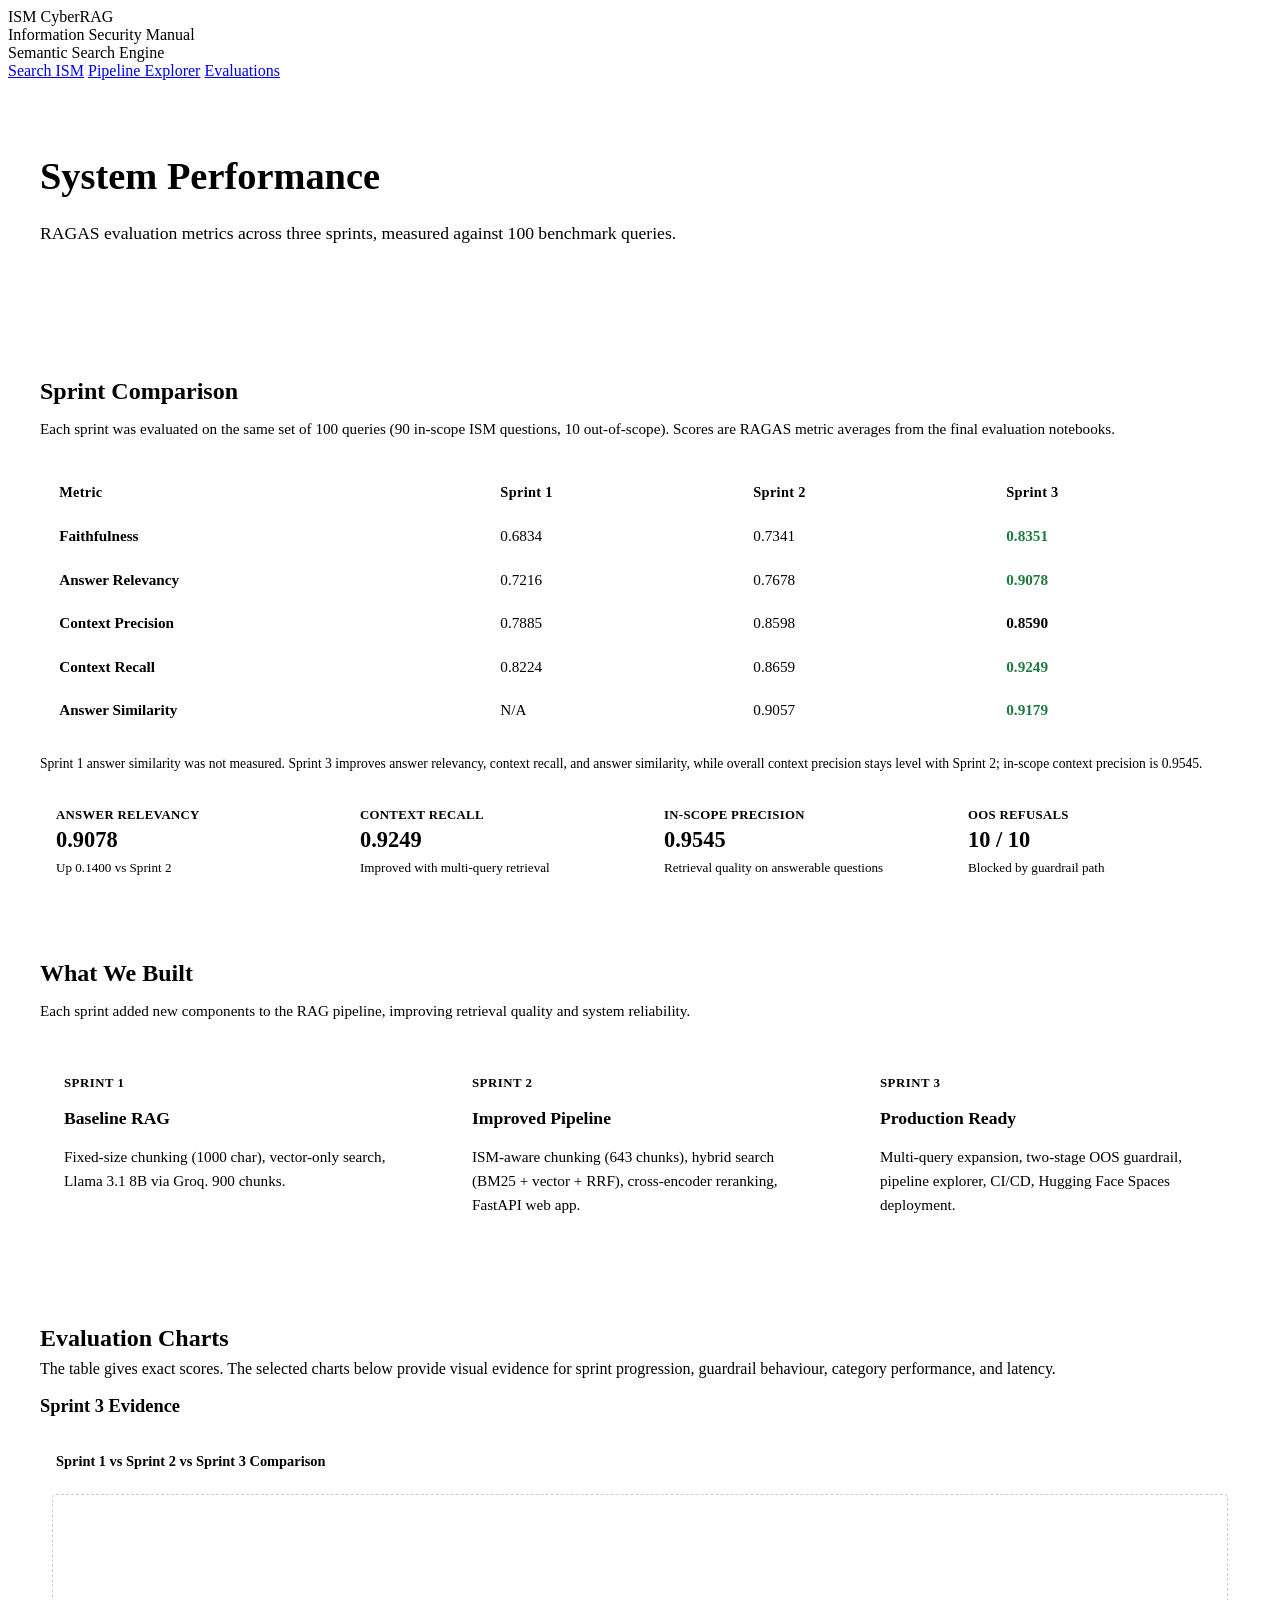
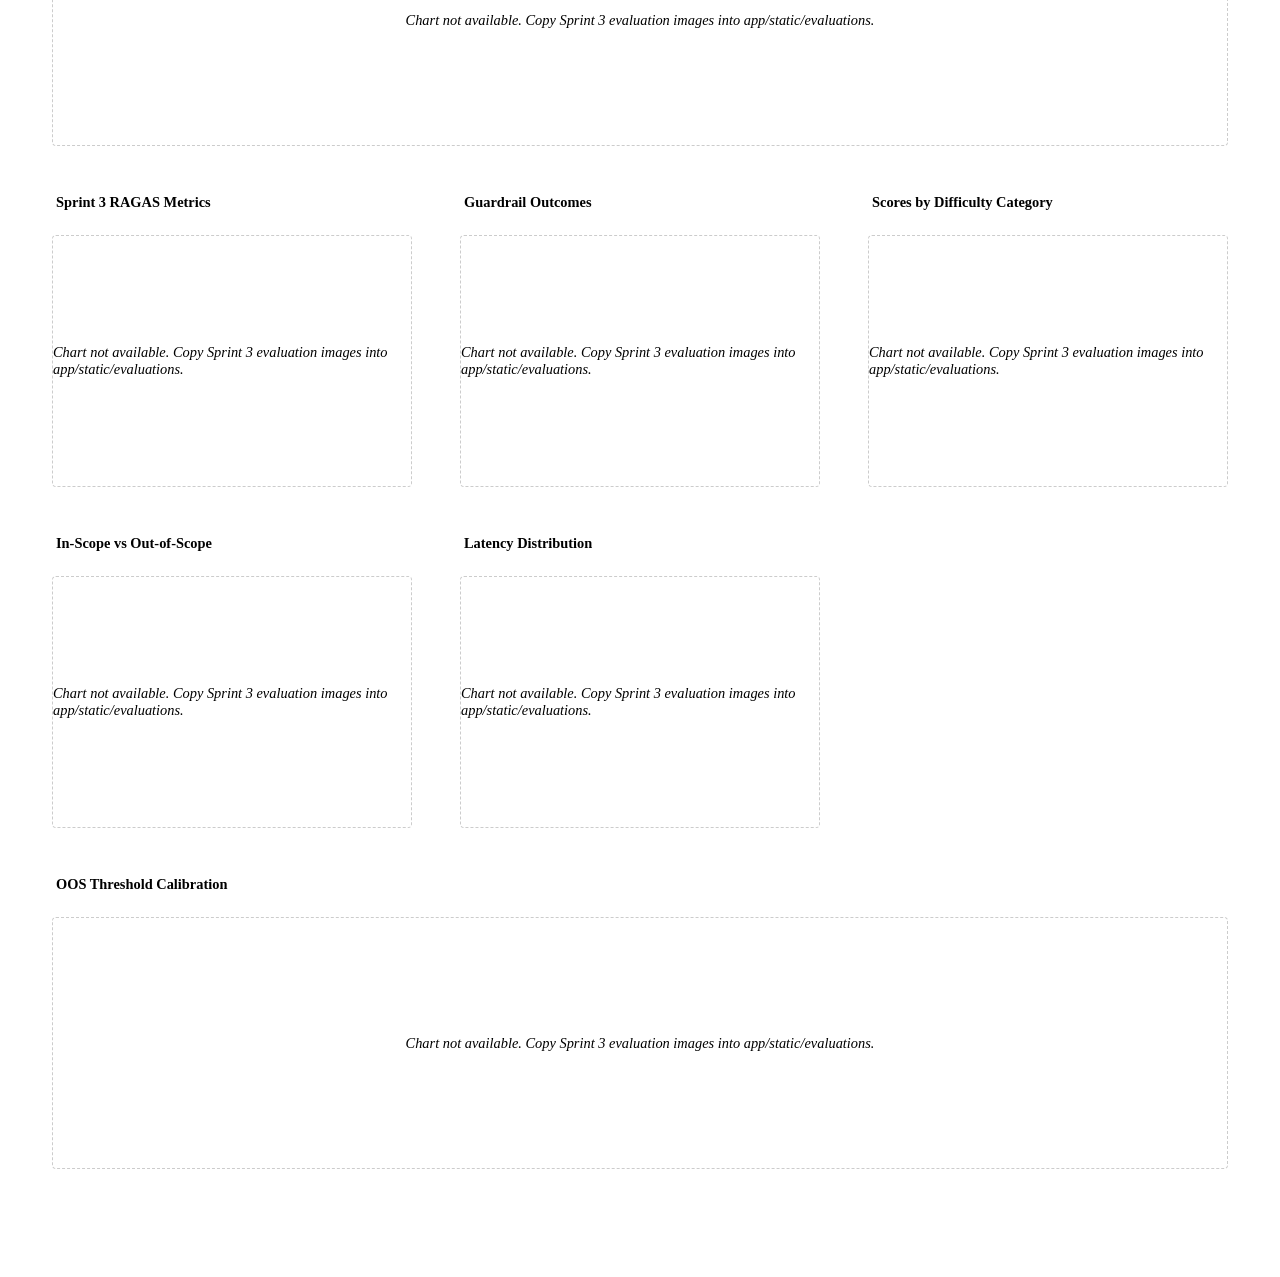
==== commit e28b2922: "feat: update system prompt and sanitization logic to improve broad question handling and internal re" ====
--- a/app/templates/evaluations.html
+++ b/app/templates/evaluations.html
@@ -404,59 +404,59 @@
                         <td class="metric-name">Faithfulness</td>
                         <td class="val-neutral">0.6834</td>
                         <td class="val-neutral">0.7341</td>
-                        <td class="val-strong">0.8395</td>
+                        <td class="val-strong">0.8351</td>
                     </tr>
                     <tr>
                         <td class="metric-name">Answer Relevancy</td>
                         <td class="val-neutral">0.7216</td>
                         <td class="val-neutral">0.7678</td>
-                        <td class="val-strong">0.8882</td>
+                        <td class="val-strong">0.9078</td>
                     </tr>
                     <tr>
                         <td class="metric-name">Context Precision</td>
                         <td class="val-neutral">0.7885</td>
                         <td class="val-neutral">0.8598</td>
-                        <td class="val-steady">0.8554</td>
+                        <td class="val-steady">0.8590</td>
                     </tr>
                     <tr>
                         <td class="metric-name">Context Recall</td>
                         <td class="val-neutral">0.8224</td>
                         <td class="val-neutral">0.8659</td>
-                        <td class="val-strong">0.9166</td>
+                        <td class="val-strong">0.9249</td>
                     </tr>
                     <tr>
                         <td class="metric-name">Answer Similarity</td>
                         <td class="val-neutral">N/A</td>
                         <td class="val-neutral">0.9057</td>
-                        <td class="val-strong">0.9109</td>
+                        <td class="val-strong">0.9179</td>
                     </tr>
                 </tbody>
             </table>
         </div>
         <p class="table-note">
-            Sprint 1 answer similarity was not measured. Sprint 3 favours broader retrieval coverage: context recall improves clearly, while context precision stays close to Sprint 2.
+            Sprint 1 answer similarity was not measured. Sprint 3 improves answer relevancy, context recall, and answer similarity, while overall context precision stays level with Sprint 2; in-scope context precision is 0.9545.
         </p>
 
         <div class="metric-highlights" aria-label="Sprint 3 result highlights">
             <div class="metric-highlight">
-                <div class="label">Faithfulness</div>
-                <div class="value">0.8395</div>
-                <div class="context">Best sprint result</div>
+                <div class="label">Answer Relevancy</div>
+                <div class="value">0.9078</div>
+                <div class="context">Up 0.1400 vs Sprint 2</div>
             </div>
             <div class="metric-highlight">
                 <div class="label">Context Recall</div>
-                <div class="value">0.9166</div>
+                <div class="value">0.9249</div>
                 <div class="context">Improved with multi-query retrieval</div>
+            </div>
+            <div class="metric-highlight">
+                <div class="label">In-Scope Precision</div>
+                <div class="value">0.9545</div>
+                <div class="context">Retrieval quality on answerable questions</div>
             </div>
             <div class="metric-highlight">
                 <div class="label">OOS Refusals</div>
                 <div class="value">10 / 10</div>
                 <div class="context">Blocked by guardrail path</div>
-            </div>
-            <div class="metric-highlight">
-                <div class="label">Dataset</div>
-                <div class="value">100</div>
-                <div class="context">Benchmark queries evaluated</div>
             </div>
         </div>
     </div>
